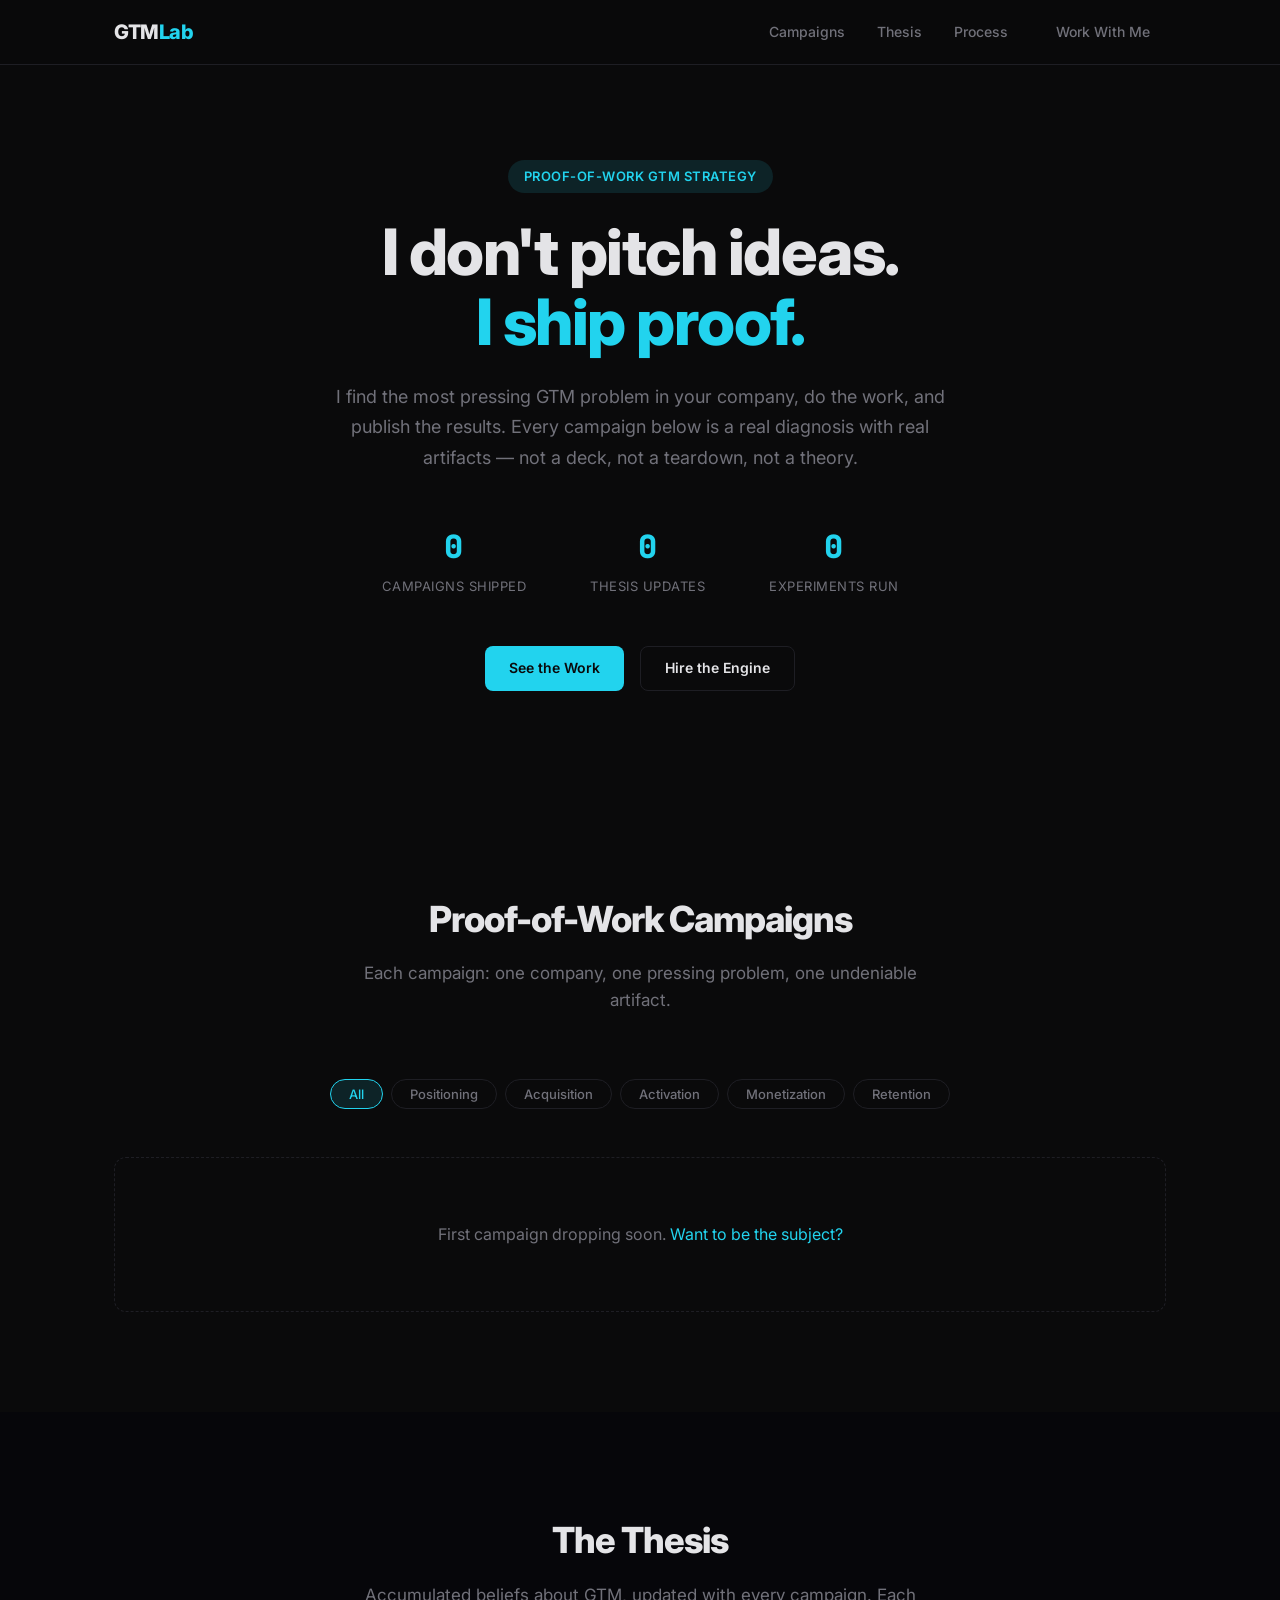
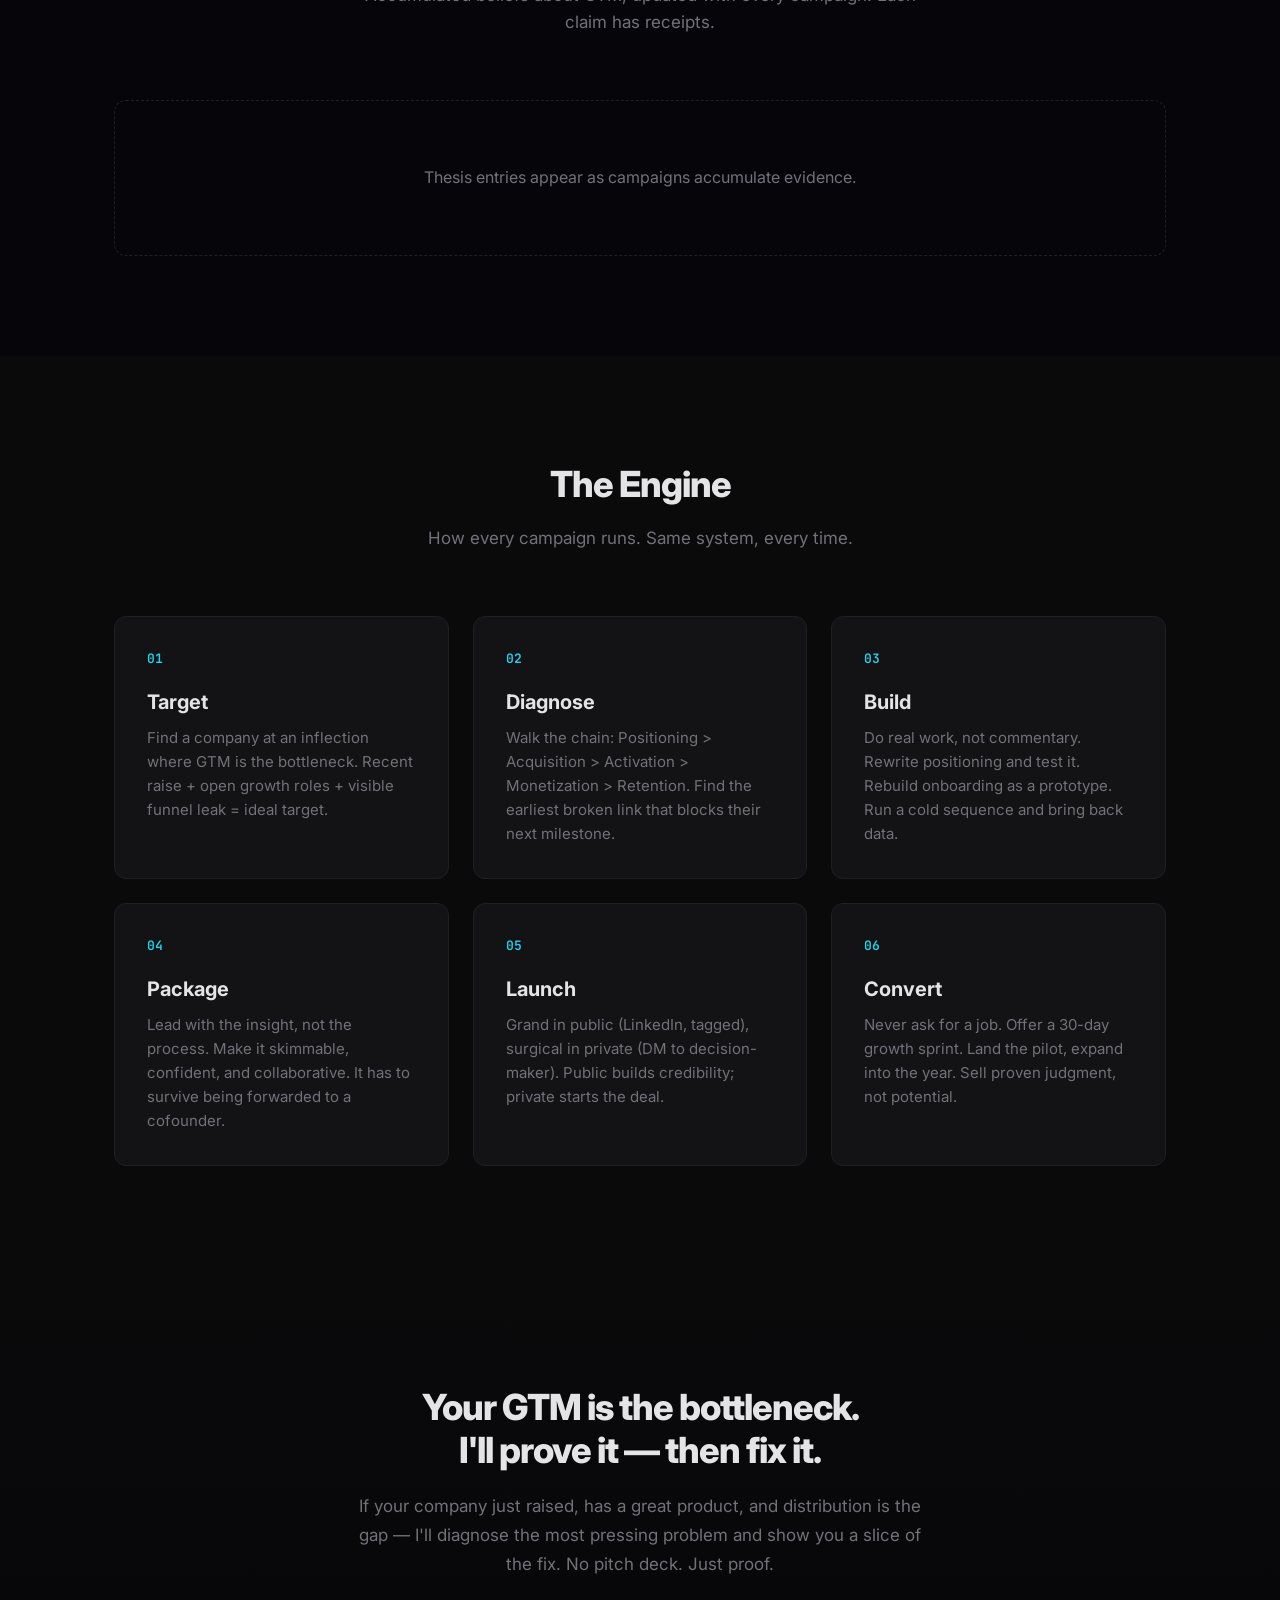
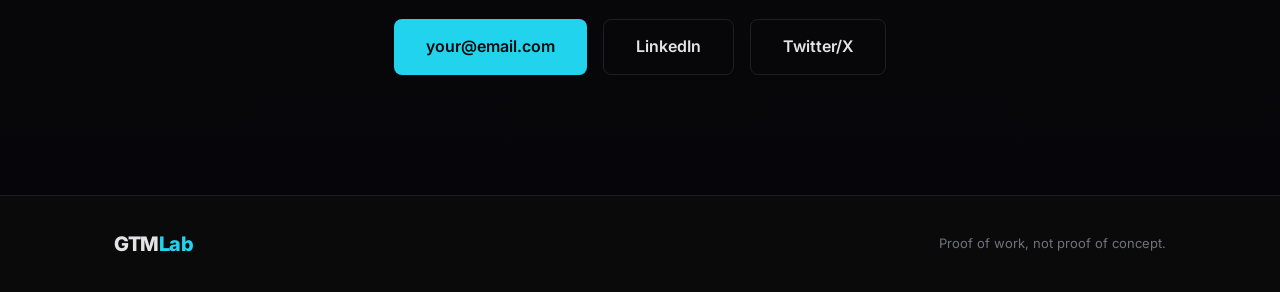
==== index.html @ ed7723aa "Initial commit: GTM Lab proof-of-work portfolio site Static site with campaign grid, thesis section," ====
<!DOCTYPE html>
<html lang="en">
<head>
    <meta charset="UTF-8">
    <meta name="viewport" content="width=device-width, initial-scale=1.0">
    <title>GTM Lab | Proof-of-Work Growth Strategy</title>
    <link href="https://fonts.googleapis.com/css2?family=Inter:wght@400;500;600;700;800&family=JetBrains+Mono:wght@400;500&display=swap" rel="stylesheet">
    <link rel="stylesheet" href="styles.css">
</head>
<body>

    <!-- Nav -->
    <nav class="nav">
        <div class="container nav-inner">
            <a href="/" class="logo">GTM<span class="logo-accent">Lab</span></a>
            <div class="nav-links">
                <a href="#campaigns">Campaigns</a>
                <a href="#thesis">Thesis</a>
                <a href="#process">Process</a>
                <a href="#contact" class="btn btn-sm">Work With Me</a>
            </div>
            <button class="mobile-toggle" aria-label="Menu">
                <span></span><span></span><span></span>
            </button>
        </div>
    </nav>

    <!-- Hero -->
    <header class="hero">
        <div class="container">
            <div class="hero-badge">Proof-of-Work GTM Strategy</div>
            <h1>I don't pitch ideas.<br><span class="text-accent">I ship proof.</span></h1>
            <p class="hero-sub">
                I find the most pressing GTM problem in your company, do the work,
                and publish the results. Every campaign below is a real diagnosis
                with real artifacts — not a deck, not a teardown, not a theory.
            </p>
            <div class="hero-stats">
                <div class="stat">
                    <span class="stat-num" id="campaign-count">0</span>
                    <span class="stat-label">Campaigns Shipped</span>
                </div>
                <div class="stat">
                    <span class="stat-num" id="thesis-count">0</span>
                    <span class="stat-label">Thesis Updates</span>
                </div>
                <div class="stat">
                    <span class="stat-num" id="experiment-count">0</span>
                    <span class="stat-label">Experiments Run</span>
                </div>
            </div>
            <div class="hero-cta">
                <a href="#campaigns" class="btn btn-primary">See the Work</a>
                <a href="#contact" class="btn btn-outline">Hire the Engine</a>
            </div>
        </div>
    </header>

    <!-- Campaigns -->
    <section id="campaigns" class="section">
        <div class="container">
            <div class="section-header">
                <h2>Proof-of-Work Campaigns</h2>
                <p>Each campaign: one company, one pressing problem, one undeniable artifact.</p>
            </div>

            <div class="filter-bar">
                <button class="filter-btn active" data-filter="all">All</button>
                <button class="filter-btn" data-filter="positioning">Positioning</button>
                <button class="filter-btn" data-filter="acquisition">Acquisition</button>
                <button class="filter-btn" data-filter="activation">Activation</button>
                <button class="filter-btn" data-filter="monetization">Monetization</button>
                <button class="filter-btn" data-filter="retention">Retention</button>
            </div>

            <div class="campaigns-grid" id="campaigns-grid">
                <!-- Campaigns loaded from data.js -->
            </div>

            <div class="empty-state" id="empty-campaigns">
                <p>First campaign dropping soon. <a href="#contact">Want to be the subject?</a></p>
            </div>
        </div>
    </section>

    <!-- Thesis -->
    <section id="thesis" class="section section-dark">
        <div class="container">
            <div class="section-header">
                <h2>The Thesis</h2>
                <p>Accumulated beliefs about GTM, updated with every campaign. Each claim has receipts.</p>
            </div>

            <div class="thesis-list" id="thesis-list">
                <!-- Thesis entries loaded from data.js -->
            </div>

            <div class="empty-state" id="empty-thesis">
                <p>Thesis entries appear as campaigns accumulate evidence.</p>
            </div>
        </div>
    </section>

    <!-- Process -->
    <section id="process" class="section">
        <div class="container">
            <div class="section-header">
                <h2>The Engine</h2>
                <p>How every campaign runs. Same system, every time.</p>
            </div>

            <div class="process-grid">
                <div class="process-step">
                    <div class="step-num">01</div>
                    <h3>Target</h3>
                    <p>Find a company at an inflection where GTM is the bottleneck. Recent raise + open growth roles + visible funnel leak = ideal target.</p>
                </div>
                <div class="process-step">
                    <div class="step-num">02</div>
                    <h3>Diagnose</h3>
                    <p>Walk the chain: Positioning > Acquisition > Activation > Monetization > Retention. Find the earliest broken link that blocks their next milestone.</p>
                </div>
                <div class="process-step">
                    <div class="step-num">03</div>
                    <h3>Build</h3>
                    <p>Do real work, not commentary. Rewrite positioning and test it. Rebuild onboarding as a prototype. Run a cold sequence and bring back data.</p>
                </div>
                <div class="process-step">
                    <div class="step-num">04</div>
                    <h3>Package</h3>
                    <p>Lead with the insight, not the process. Make it skimmable, confident, and collaborative. It has to survive being forwarded to a cofounder.</p>
                </div>
                <div class="process-step">
                    <div class="step-num">05</div>
                    <h3>Launch</h3>
                    <p>Grand in public (LinkedIn, tagged), surgical in private (DM to decision-maker). Public builds credibility; private starts the deal.</p>
                </div>
                <div class="process-step">
                    <div class="step-num">06</div>
                    <h3>Convert</h3>
                    <p>Never ask for a job. Offer a 30-day growth sprint. Land the pilot, expand into the year. Sell proven judgment, not potential.</p>
                </div>
            </div>
        </div>
    </section>

    <!-- Contact / CTA -->
    <section id="contact" class="section section-cta">
        <div class="container">
            <h2>Your GTM is the bottleneck.<br>I'll prove it — then fix it.</h2>
            <p>If your company just raised, has a great product, and distribution is the gap —
               I'll diagnose the most pressing problem and show you a slice of the fix. No pitch deck. Just proof.</p>
            <div class="contact-options">
                <a href="mailto:your@email.com" class="btn btn-primary btn-lg">your@email.com</a>
                <a href="https://linkedin.com/in/yourprofile" class="btn btn-outline btn-lg" target="_blank">LinkedIn</a>
                <a href="https://twitter.com/yourhandle" class="btn btn-outline btn-lg" target="_blank">Twitter/X</a>
            </div>
        </div>
    </section>

    <!-- Footer -->
    <footer class="footer">
        <div class="container footer-inner">
            <span class="logo">GTM<span class="logo-accent">Lab</span></span>
            <span class="footer-note">Proof of work, not proof of concept.</span>
        </div>
    </footer>

    <script src="data.js"></script>
    <script src="app.js"></script>
</body>
</html>
---- styles.css ----
/* === Base === */
:root {
    --bg: #0a0a0b;
    --bg-card: #131316;
    --bg-dark: #06060a;
    --border: #1e1e24;
    --text: #e4e4e7;
    --text-muted: #71717a;
    --accent: #22d3ee;
    --accent-dim: rgba(34, 211, 238, 0.12);
    --green: #4ade80;
    --orange: #fb923c;
    --red: #f87171;
    --radius: 8px;
    --radius-lg: 12px;
}

*, *::before, *::after {
    margin: 0;
    padding: 0;
    box-sizing: border-box;
}

html {
    scroll-behavior: smooth;
}

body {
    font-family: 'Inter', -apple-system, sans-serif;
    background: var(--bg);
    color: var(--text);
    line-height: 1.6;
    -webkit-font-smoothing: antialiased;
}

.container {
    max-width: 1100px;
    margin: 0 auto;
    padding: 0 24px;
}

a {
    color: var(--accent);
    text-decoration: none;
    transition: opacity 0.2s;
}
a:hover { opacity: 0.8; }

/* === Nav === */
.nav {
    position: fixed;
    top: 0;
    left: 0;
    right: 0;
    z-index: 100;
    background: rgba(10, 10, 11, 0.85);
    backdrop-filter: blur(16px);
    border-bottom: 1px solid var(--border);
}

.nav-inner {
    display: flex;
    align-items: center;
    justify-content: space-between;
    height: 64px;
}

.logo {
    font-weight: 800;
    font-size: 1.25rem;
    color: var(--text);
    letter-spacing: -0.5px;
}
.logo-accent { color: var(--accent); }

.nav-links {
    display: flex;
    align-items: center;
    gap: 32px;
}
.nav-links a {
    color: var(--text-muted);
    font-size: 0.875rem;
    font-weight: 500;
    transition: color 0.2s;
}
.nav-links a:hover { color: var(--text); opacity: 1; }

.mobile-toggle {
    display: none;
    background: none;
    border: none;
    cursor: pointer;
    flex-direction: column;
    gap: 5px;
}
.mobile-toggle span {
    display: block;
    width: 22px;
    height: 2px;
    background: var(--text);
    border-radius: 2px;
}

/* === Buttons === */
.btn {
    display: inline-flex;
    align-items: center;
    justify-content: center;
    padding: 10px 24px;
    border-radius: var(--radius);
    font-weight: 600;
    font-size: 0.875rem;
    border: none;
    cursor: pointer;
    transition: all 0.2s;
    text-decoration: none;
}
.btn-sm { padding: 6px 16px; font-size: 0.8125rem; }
.btn-lg { padding: 14px 32px; font-size: 1rem; }

.btn-primary {
    background: var(--accent);
    color: var(--bg);
}
.btn-primary:hover { opacity: 0.9; }

.btn-outline {
    background: transparent;
    color: var(--text);
    border: 1px solid var(--border);
}
.btn-outline:hover { border-color: var(--text-muted); }

/* === Hero === */
.hero {
    padding: 160px 0 100px;
    text-align: center;
}

.hero-badge {
    display: inline-block;
    padding: 6px 16px;
    background: var(--accent-dim);
    color: var(--accent);
    border-radius: 20px;
    font-size: 0.8125rem;
    font-weight: 600;
    letter-spacing: 0.5px;
    text-transform: uppercase;
    margin-bottom: 24px;
}

.hero h1 {
    font-size: clamp(2.5rem, 6vw, 4rem);
    font-weight: 800;
    letter-spacing: -1.5px;
    line-height: 1.1;
    margin-bottom: 24px;
}

.text-accent { color: var(--accent); }

.hero-sub {
    max-width: 640px;
    margin: 0 auto 48px;
    font-size: 1.125rem;
    color: var(--text-muted);
    line-height: 1.7;
}

.hero-stats {
    display: flex;
    justify-content: center;
    gap: 64px;
    margin-bottom: 48px;
}

.stat { text-align: center; }
.stat-num {
    display: block;
    font-size: 2rem;
    font-weight: 800;
    font-family: 'JetBrains Mono', monospace;
    color: var(--accent);
}
.stat-label {
    font-size: 0.8125rem;
    color: var(--text-muted);
    text-transform: uppercase;
    letter-spacing: 0.5px;
}

.hero-cta {
    display: flex;
    justify-content: center;
    gap: 16px;
}

/* === Sections === */
.section {
    padding: 100px 0;
}

.section-dark {
    background: var(--bg-dark);
}

.section-header {
    text-align: center;
    margin-bottom: 64px;
}
.section-header h2 {
    font-size: 2.25rem;
    font-weight: 800;
    letter-spacing: -1px;
    margin-bottom: 12px;
}
.section-header p {
    color: var(--text-muted);
    font-size: 1.0625rem;
    max-width: 560px;
    margin: 0 auto;
}

/* === Filter Bar === */
.filter-bar {
    display: flex;
    justify-content: center;
    gap: 8px;
    margin-bottom: 48px;
    flex-wrap: wrap;
}

.filter-btn {
    padding: 6px 18px;
    border-radius: 20px;
    border: 1px solid var(--border);
    background: transparent;
    color: var(--text-muted);
    font-size: 0.8125rem;
    font-weight: 500;
    cursor: pointer;
    transition: all 0.2s;
    font-family: inherit;
}
.filter-btn:hover {
    border-color: var(--text-muted);
    color: var(--text);
}
.filter-btn.active {
    background: var(--accent-dim);
    border-color: var(--accent);
    color: var(--accent);
}

/* === Campaign Cards === */
.campaigns-grid {
    display: grid;
    grid-template-columns: repeat(auto-fill, minmax(340px, 1fr));
    gap: 24px;
}

.campaign-card {
    background: var(--bg-card);
    border: 1px solid var(--border);
    border-radius: var(--radius-lg);
    padding: 32px;
    transition: border-color 0.2s, transform 0.2s;
    cursor: pointer;
    position: relative;
    overflow: hidden;
}
.campaign-card:hover {
    border-color: var(--accent);
    transform: translateY(-2px);
}

.card-tag {
    display: inline-block;
    padding: 3px 10px;
    border-radius: 12px;
    font-size: 0.6875rem;
    font-weight: 600;
    text-transform: uppercase;
    letter-spacing: 0.5px;
    margin-bottom: 16px;
}
.tag-positioning { background: rgba(34, 211, 238, 0.12); color: #22d3ee; }
.tag-acquisition { background: rgba(74, 222, 128, 0.12); color: #4ade80; }
.tag-activation { background: rgba(251, 146, 60, 0.12); color: #fb923c; }
.tag-monetization { background: rgba(168, 85, 247, 0.12); color: #a855f7; }
.tag-retention { background: rgba(248, 113, 113, 0.12); color: #f87171; }

.card-company {
    font-size: 0.8125rem;
    color: var(--text-muted);
    margin-bottom: 8px;
    font-weight: 500;
}

.card-title {
    font-size: 1.25rem;
    font-weight: 700;
    margin-bottom: 12px;
    letter-spacing: -0.3px;
    line-height: 1.3;
}

.card-diagnosis {
    font-size: 0.9375rem;
    color: var(--text-muted);
    line-height: 1.6;
    margin-bottom: 20px;
}

.card-meta {
    display: flex;
    justify-content: space-between;
    align-items: center;
    padding-top: 16px;
    border-top: 1px solid var(--border);
    font-size: 0.8125rem;
    color: var(--text-muted);
}

.card-outcome {
    font-weight: 600;
}
.outcome-win { color: var(--green); }
.outcome-learning { color: var(--orange); }
.outcome-pending { color: var(--text-muted); }

/* === Thesis === */
.thesis-list {
    max-width: 720px;
    margin: 0 auto;
    display: flex;
    flex-direction: column;
    gap: 24px;
}

.thesis-entry {
    background: var(--bg-card);
    border: 1px solid var(--border);
    border-radius: var(--radius-lg);
    padding: 28px 32px;
    border-left: 3px solid var(--accent);
}

.thesis-claim {
    font-size: 1.125rem;
    font-weight: 700;
    margin-bottom: 8px;
    letter-spacing: -0.3px;
}

.thesis-evidence {
    font-size: 0.9375rem;
    color: var(--text-muted);
    line-height: 1.6;
    margin-bottom: 12px;
}

.thesis-source {
    font-size: 0.8125rem;
    color: var(--accent);
    font-weight: 500;
}

/* === Process === */
.process-grid {
    display: grid;
    grid-template-columns: repeat(3, 1fr);
    gap: 24px;
}

.process-step {
    padding: 32px;
    border: 1px solid var(--border);
    border-radius: var(--radius-lg);
    background: var(--bg-card);
}

.step-num {
    font-family: 'JetBrains Mono', monospace;
    font-size: 0.8125rem;
    color: var(--accent);
    font-weight: 600;
    margin-bottom: 16px;
}

.process-step h3 {
    font-size: 1.25rem;
    font-weight: 700;
    margin-bottom: 8px;
}

.process-step p {
    font-size: 0.9375rem;
    color: var(--text-muted);
    line-height: 1.6;
}

/* === CTA === */
.section-cta {
    text-align: center;
    background: linear-gradient(180deg, var(--bg) 0%, var(--bg-dark) 100%);
    padding: 120px 0;
}
.section-cta h2 {
    font-size: 2.25rem;
    font-weight: 800;
    letter-spacing: -1px;
    margin-bottom: 20px;
    line-height: 1.2;
}
.section-cta p {
    color: var(--text-muted);
    font-size: 1.0625rem;
    max-width: 580px;
    margin: 0 auto 40px;
    line-height: 1.7;
}
.contact-options {
    display: flex;
    justify-content: center;
    gap: 16px;
    flex-wrap: wrap;
}

/* === Footer === */
.footer {
    padding: 32px 0;
    border-top: 1px solid var(--border);
}
.footer-inner {
    display: flex;
    justify-content: space-between;
    align-items: center;
}
.footer-note {
    color: var(--text-muted);
    font-size: 0.8125rem;
}

/* === Empty State === */
.empty-state {
    text-align: center;
    padding: 64px 24px;
    color: var(--text-muted);
    font-size: 1rem;
    border: 1px dashed var(--border);
    border-radius: var(--radius-lg);
}
.empty-state.hidden { display: none; }

/* === Campaign Detail Page === */
.campaign-detail {
    padding: 120px 0 80px;
    max-width: 760px;
    margin: 0 auto;
}

.campaign-detail .back-link {
    display: inline-flex;
    align-items: center;
    gap: 6px;
    color: var(--text-muted);
    font-size: 0.875rem;
    margin-bottom: 40px;
}

.campaign-detail h1 {
    font-size: 2.25rem;
    font-weight: 800;
    letter-spacing: -1px;
    margin-bottom: 16px;
}

.detail-meta {
    display: flex;
    gap: 24px;
    margin-bottom: 40px;
    font-size: 0.875rem;
    color: var(--text-muted);
}

.detail-body h2 {
    font-size: 1.5rem;
    font-weight: 700;
    margin: 48px 0 16px;
    letter-spacing: -0.5px;
}

.detail-body p {
    color: var(--text-muted);
    font-size: 1.0625rem;
    line-height: 1.8;
    margin-bottom: 16px;
}

.detail-body blockquote {
    border-left: 3px solid var(--accent);
    padding: 16px 24px;
    margin: 24px 0;
    background: var(--accent-dim);
    border-radius: 0 var(--radius) var(--radius) 0;
    font-style: italic;
    color: var(--text);
}

/* === Responsive === */
@media (max-width: 768px) {
    .nav-links { display: none; }
    .mobile-toggle { display: flex; }

    .hero { padding: 120px 0 80px; }
    .hero-stats { gap: 32px; }
    .hero-cta { flex-direction: column; align-items: center; }

    .campaigns-grid { grid-template-columns: 1fr; }
    .process-grid { grid-template-columns: 1fr; }

    .section { padding: 80px 0; }
    .section-header h2 { font-size: 1.75rem; }

    .contact-options { flex-direction: column; align-items: center; }
    .footer-inner { flex-direction: column; gap: 12px; }
}
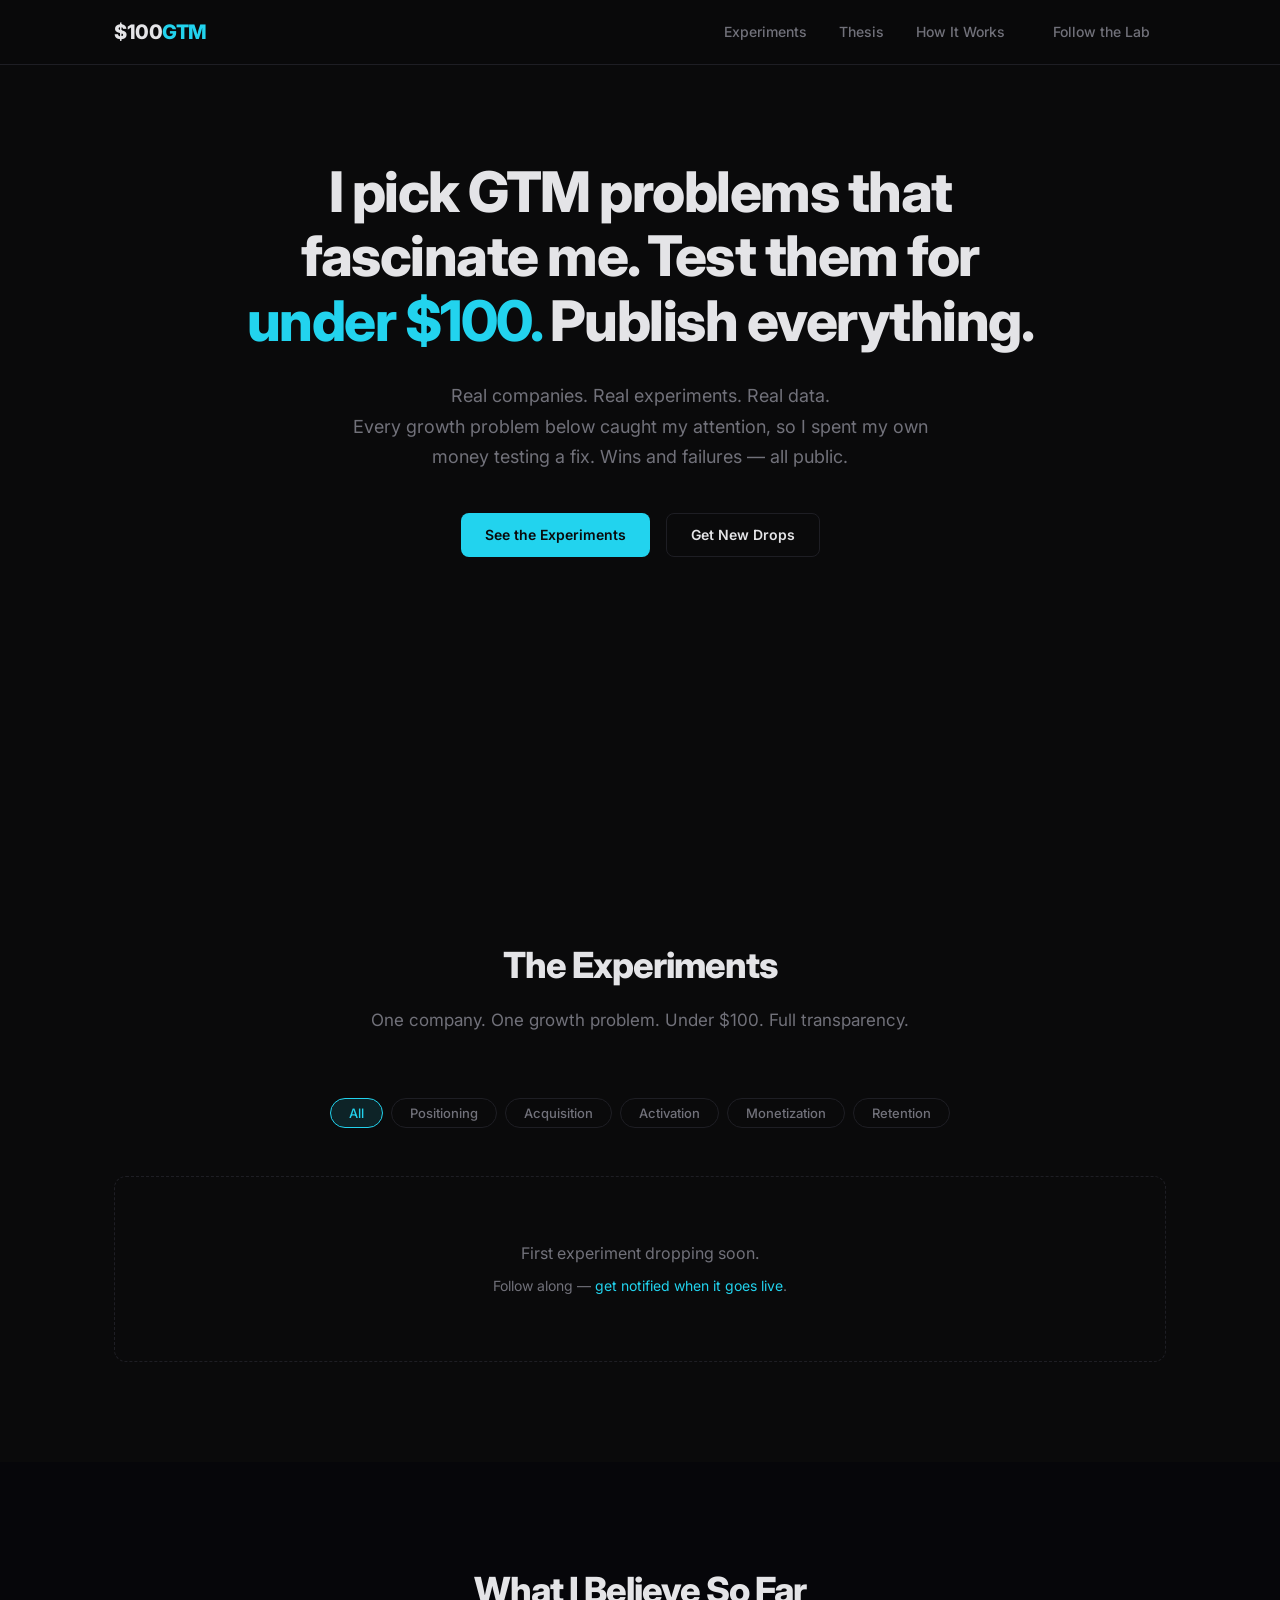
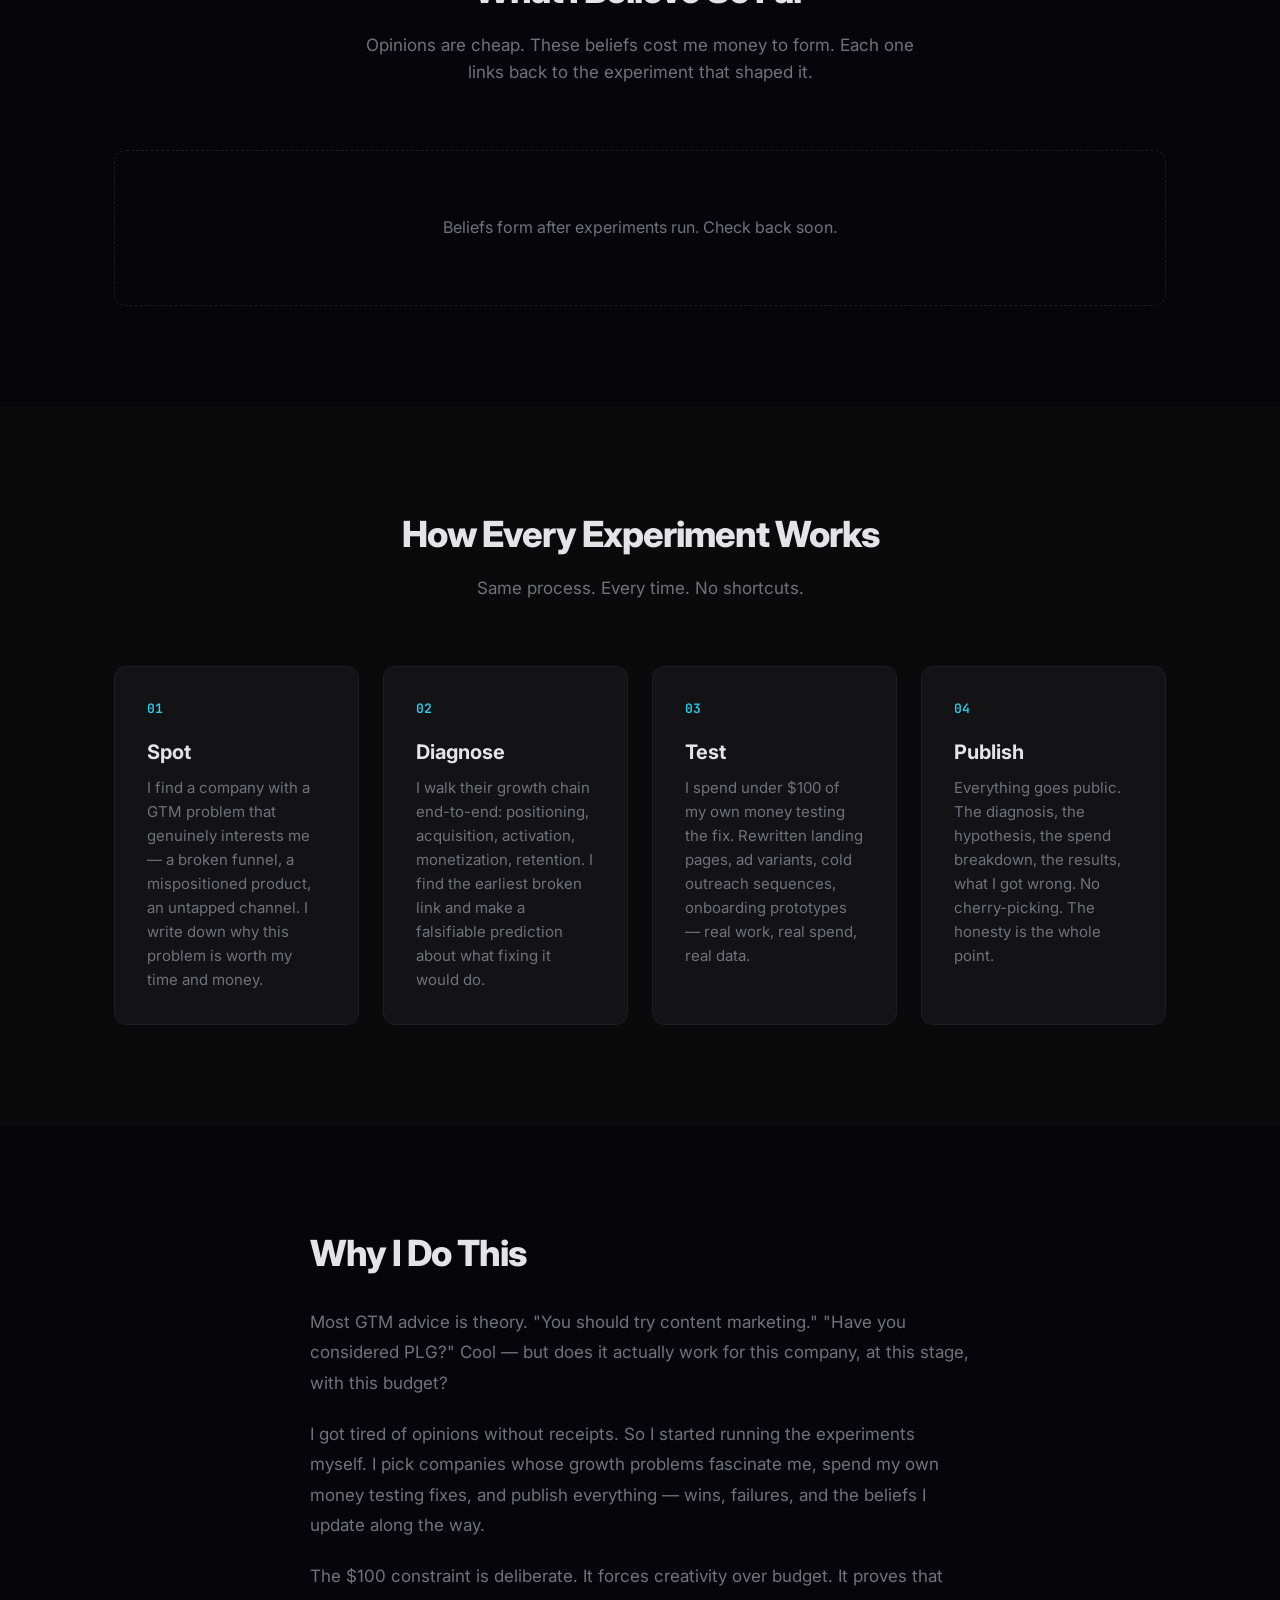
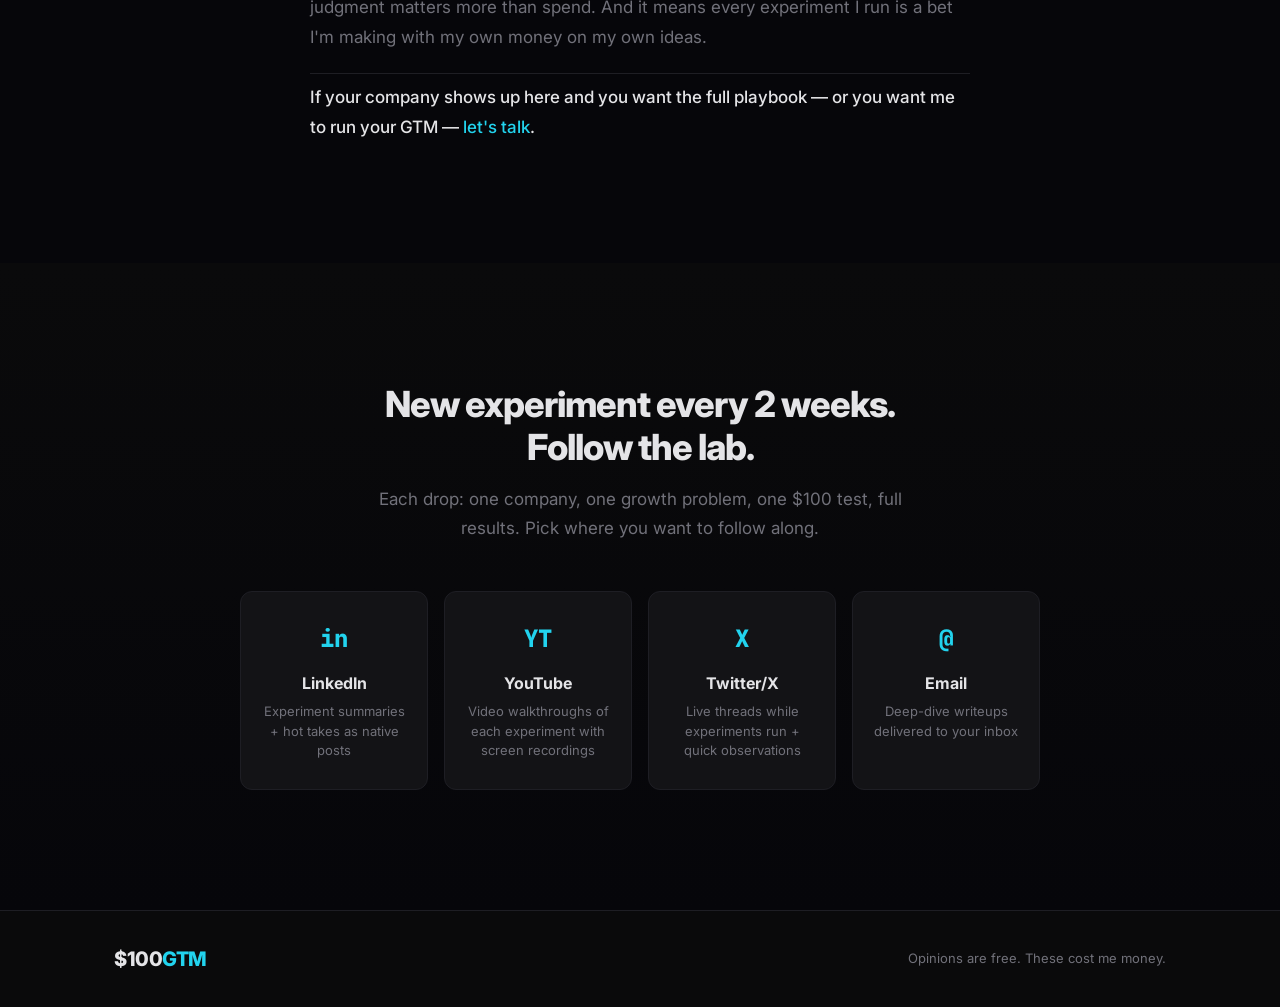
==== commit e5847b7a: "Rebrand to $100 GTM — new positioning, plan, checklist, distribution strategy - Repositioned from "G" ====
--- a/index.html
+++ b/index.html
@@ -3,7 +3,7 @@
 <head>
     <meta charset="UTF-8">
     <meta name="viewport" content="width=device-width, initial-scale=1.0">
-    <title>GTM Lab | Proof-of-Work Growth Strategy</title>
+    <title>$100 GTM Experiments | Aswath Jayavel</title>
     <link href="https://fonts.googleapis.com/css2?family=Inter:wght@400;500;600;700;800&family=JetBrains+Mono:wght@400;500&display=swap" rel="stylesheet">
     <link rel="stylesheet" href="styles.css">
 </head>
@@ -12,12 +12,12 @@
     <!-- Nav -->
     <nav class="nav">
         <div class="container nav-inner">
-            <a href="/" class="logo">GTM<span class="logo-accent">Lab</span></a>
+            <a href="/" class="logo">$100<span class="logo-accent">GTM</span></a>
             <div class="nav-links">
-                <a href="#campaigns">Campaigns</a>
+                <a href="#experiments">Experiments</a>
                 <a href="#thesis">Thesis</a>
-                <a href="#process">Process</a>
-                <a href="#contact" class="btn btn-sm">Work With Me</a>
+                <a href="#how">How It Works</a>
+                <a href="#subscribe" class="btn btn-sm">Follow the Lab</a>
             </div>
             <button class="mobile-toggle" aria-label="Menu">
                 <span></span><span></span><span></span>
@@ -28,40 +28,34 @@
     <!-- Hero -->
     <header class="hero">
         <div class="container">
-            <div class="hero-badge">Proof-of-Work GTM Strategy</div>
-            <h1>I don't pitch ideas.<br><span class="text-accent">I ship proof.</span></h1>
+            <h1>I pick GTM problems that<br>fascinate me. Test them for<br><span class="text-accent">under $100.</span> Publish everything.</h1>
             <p class="hero-sub">
-                I find the most pressing GTM problem in your company, do the work,
-                and publish the results. Every campaign below is a real diagnosis
-                with real artifacts — not a deck, not a teardown, not a theory.
+                Real companies. Real experiments. Real data.<br>
+                Every growth problem below caught my attention, so I spent
+                my own money testing a fix. Wins and failures — all public.
             </p>
-            <div class="hero-stats">
-                <div class="stat">
-                    <span class="stat-num" id="campaign-count">0</span>
-                    <span class="stat-label">Campaigns Shipped</span>
-                </div>
-                <div class="stat">
-                    <span class="stat-num" id="thesis-count">0</span>
-                    <span class="stat-label">Thesis Updates</span>
-                </div>
-                <div class="stat">
-                    <span class="stat-num" id="experiment-count">0</span>
-                    <span class="stat-label">Experiments Run</span>
-                </div>
-            </div>
             <div class="hero-cta">
-                <a href="#campaigns" class="btn btn-primary">See the Work</a>
-                <a href="#contact" class="btn btn-outline">Hire the Engine</a>
+                <a href="#experiments" class="btn btn-primary">See the Experiments</a>
+                <a href="#subscribe" class="btn btn-outline">Get New Drops</a>
             </div>
         </div>
     </header>
 
-    <!-- Campaigns -->
-    <section id="campaigns" class="section">
+    <!-- Current Experiment (shows when there's a live one) -->
+    <section id="current" class="section section-current">
+        <div class="container">
+            <div class="current-banner" id="current-experiment">
+                <!-- Rendered from data.js if a campaign has outcome: "live" -->
+            </div>
+        </div>
+    </section>
+
+    <!-- Experiments -->
+    <section id="experiments" class="section">
         <div class="container">
             <div class="section-header">
-                <h2>Proof-of-Work Campaigns</h2>
-                <p>Each campaign: one company, one pressing problem, one undeniable artifact.</p>
+                <h2>The Experiments</h2>
+                <p>One company. One growth problem. Under $100. Full transparency.</p>
             </div>
 
             <div class="filter-bar">
@@ -78,7 +72,8 @@
             </div>
 
             <div class="empty-state" id="empty-campaigns">
-                <p>First campaign dropping soon. <a href="#contact">Want to be the subject?</a></p>
+                <p>First experiment dropping soon.</p>
+                <p class="empty-sub">Follow along — <a href="#subscribe">get notified when it goes live</a>.</p>
             </div>
         </div>
     </section>
@@ -87,8 +82,8 @@
     <section id="thesis" class="section section-dark">
         <div class="container">
             <div class="section-header">
-                <h2>The Thesis</h2>
-                <p>Accumulated beliefs about GTM, updated with every campaign. Each claim has receipts.</p>
+                <h2>What I Believe So Far</h2>
+                <p>Opinions are cheap. These beliefs cost me money to form. Each one links back to the experiment that shaped it.</p>
             </div>
 
             <div class="thesis-list" id="thesis-list">
@@ -96,64 +91,100 @@
             </div>
 
             <div class="empty-state" id="empty-thesis">
-                <p>Thesis entries appear as campaigns accumulate evidence.</p>
-            </div>
-        </div>
-    </section>
-
-    <!-- Process -->
-    <section id="process" class="section">
+                <p>Beliefs form after experiments run. Check back soon.</p>
+            </div>
+        </div>
+    </section>
+
+    <!-- How It Works -->
+    <section id="how" class="section">
         <div class="container">
             <div class="section-header">
-                <h2>The Engine</h2>
-                <p>How every campaign runs. Same system, every time.</p>
+                <h2>How Every Experiment Works</h2>
+                <p>Same process. Every time. No shortcuts.</p>
             </div>
 
             <div class="process-grid">
                 <div class="process-step">
                     <div class="step-num">01</div>
-                    <h3>Target</h3>
-                    <p>Find a company at an inflection where GTM is the bottleneck. Recent raise + open growth roles + visible funnel leak = ideal target.</p>
+                    <h3>Spot</h3>
+                    <p>I find a company with a GTM problem that genuinely interests me — a broken funnel, a mispositioned product, an untapped channel. I write down why this problem is worth my time and money.</p>
                 </div>
                 <div class="process-step">
                     <div class="step-num">02</div>
                     <h3>Diagnose</h3>
-                    <p>Walk the chain: Positioning > Acquisition > Activation > Monetization > Retention. Find the earliest broken link that blocks their next milestone.</p>
+                    <p>I walk their growth chain end-to-end: positioning, acquisition, activation, monetization, retention. I find the earliest broken link and make a falsifiable prediction about what fixing it would do.</p>
                 </div>
                 <div class="process-step">
                     <div class="step-num">03</div>
-                    <h3>Build</h3>
-                    <p>Do real work, not commentary. Rewrite positioning and test it. Rebuild onboarding as a prototype. Run a cold sequence and bring back data.</p>
+                    <h3>Test</h3>
+                    <p>I spend under $100 of my own money testing the fix. Rewritten landing pages, ad variants, cold outreach sequences, onboarding prototypes — real work, real spend, real data.</p>
                 </div>
                 <div class="process-step">
                     <div class="step-num">04</div>
-                    <h3>Package</h3>
-                    <p>Lead with the insight, not the process. Make it skimmable, confident, and collaborative. It has to survive being forwarded to a cofounder.</p>
-                </div>
-                <div class="process-step">
-                    <div class="step-num">05</div>
-                    <h3>Launch</h3>
-                    <p>Grand in public (LinkedIn, tagged), surgical in private (DM to decision-maker). Public builds credibility; private starts the deal.</p>
-                </div>
-                <div class="process-step">
-                    <div class="step-num">06</div>
-                    <h3>Convert</h3>
-                    <p>Never ask for a job. Offer a 30-day growth sprint. Land the pilot, expand into the year. Sell proven judgment, not potential.</p>
-                </div>
-            </div>
-        </div>
-    </section>
-
-    <!-- Contact / CTA -->
-    <section id="contact" class="section section-cta">
-        <div class="container">
-            <h2>Your GTM is the bottleneck.<br>I'll prove it — then fix it.</h2>
-            <p>If your company just raised, has a great product, and distribution is the gap —
-               I'll diagnose the most pressing problem and show you a slice of the fix. No pitch deck. Just proof.</p>
-            <div class="contact-options">
-                <a href="mailto:your@email.com" class="btn btn-primary btn-lg">your@email.com</a>
-                <a href="https://linkedin.com/in/yourprofile" class="btn btn-outline btn-lg" target="_blank">LinkedIn</a>
-                <a href="https://twitter.com/yourhandle" class="btn btn-outline btn-lg" target="_blank">Twitter/X</a>
+                    <h3>Publish</h3>
+                    <p>Everything goes public. The diagnosis, the hypothesis, the spend breakdown, the results, what I got wrong. No cherry-picking. The honesty is the whole point.</p>
+                </div>
+            </div>
+        </div>
+    </section>
+
+    <!-- About -->
+    <section id="about" class="section section-dark">
+        <div class="container">
+            <div class="about-content">
+                <h2>Why I Do This</h2>
+                <p>
+                    Most GTM advice is theory. "You should try content marketing."
+                    "Have you considered PLG?" Cool — but does it actually work for
+                    this company, at this stage, with this budget?
+                </p>
+                <p>
+                    I got tired of opinions without receipts. So I started running
+                    the experiments myself. I pick companies whose growth problems
+                    fascinate me, spend my own money testing fixes, and publish
+                    everything — wins, failures, and the beliefs I update along the way.
+                </p>
+                <p>
+                    The $100 constraint is deliberate. It forces creativity over budget.
+                    It proves that judgment matters more than spend. And it means every
+                    experiment I run is a bet I'm making with my own money on my own ideas.
+                </p>
+                <p class="about-cta-text">
+                    If your company shows up here and you want the full playbook —
+                    or you want me to run your GTM — <a href="mailto:aswathofficial1505@gmail.com">let's talk</a>.
+                </p>
+            </div>
+        </div>
+    </section>
+
+    <!-- Subscribe / Follow -->
+    <section id="subscribe" class="section section-cta">
+        <div class="container">
+            <h2>New experiment every 2 weeks.<br>Follow the lab.</h2>
+            <p>Each drop: one company, one growth problem, one $100 test, full results.
+               Pick where you want to follow along.</p>
+            <div class="channel-grid">
+                <a href="https://linkedin.com/in/yourprofile" target="_blank" class="channel-card">
+                    <div class="channel-icon">in</div>
+                    <div class="channel-name">LinkedIn</div>
+                    <div class="channel-desc">Experiment summaries + hot takes as native posts</div>
+                </a>
+                <a href="https://youtube.com/@yourhandle" target="_blank" class="channel-card">
+                    <div class="channel-icon">YT</div>
+                    <div class="channel-name">YouTube</div>
+                    <div class="channel-desc">Video walkthroughs of each experiment with screen recordings</div>
+                </a>
+                <a href="https://twitter.com/yourhandle" target="_blank" class="channel-card">
+                    <div class="channel-icon">X</div>
+                    <div class="channel-name">Twitter/X</div>
+                    <div class="channel-desc">Live threads while experiments run + quick observations</div>
+                </a>
+                <a href="mailto:aswathofficial1505@gmail.com" class="channel-card">
+                    <div class="channel-icon">@</div>
+                    <div class="channel-name">Email</div>
+                    <div class="channel-desc">Deep-dive writeups delivered to your inbox</div>
+                </a>
             </div>
         </div>
     </section>
@@ -161,8 +192,8 @@
     <!-- Footer -->
     <footer class="footer">
         <div class="container footer-inner">
-            <span class="logo">GTM<span class="logo-accent">Lab</span></span>
-            <span class="footer-note">Proof of work, not proof of concept.</span>
+            <span class="logo">$100<span class="logo-accent">GTM</span></span>
+            <span class="footer-note">Opinions are free. These cost me money.</span>
         </div>
     </footer>
 
--- a/styles.css
+++ b/styles.css
@@ -11,6 +11,7 @@
     --green: #4ade80;
     --orange: #fb923c;
     --red: #f87171;
+    --purple: #a855f7;
     --radius: 8px;
     --radius-lg: 12px;
 }
@@ -21,9 +22,7 @@
     box-sizing: border-box;
 }
 
-html {
-    scroll-behavior: smooth;
-}
+html { scroll-behavior: smooth; }
 
 body {
     font-family: 'Inter', -apple-system, sans-serif;
@@ -134,61 +133,26 @@
 
 /* === Hero === */
 .hero {
-    padding: 160px 0 100px;
+    padding: 160px 0 80px;
     text-align: center;
 }
 
-.hero-badge {
-    display: inline-block;
-    padding: 6px 16px;
-    background: var(--accent-dim);
-    color: var(--accent);
-    border-radius: 20px;
-    font-size: 0.8125rem;
-    font-weight: 600;
-    letter-spacing: 0.5px;
-    text-transform: uppercase;
-    margin-bottom: 24px;
-}
-
 .hero h1 {
-    font-size: clamp(2.5rem, 6vw, 4rem);
+    font-size: clamp(2.25rem, 5.5vw, 3.5rem);
     font-weight: 800;
     letter-spacing: -1.5px;
-    line-height: 1.1;
-    margin-bottom: 24px;
+    line-height: 1.15;
+    margin-bottom: 28px;
 }
 
 .text-accent { color: var(--accent); }
 
 .hero-sub {
-    max-width: 640px;
-    margin: 0 auto 48px;
+    max-width: 580px;
+    margin: 0 auto 40px;
     font-size: 1.125rem;
     color: var(--text-muted);
     line-height: 1.7;
-}
-
-.hero-stats {
-    display: flex;
-    justify-content: center;
-    gap: 64px;
-    margin-bottom: 48px;
-}
-
-.stat { text-align: center; }
-.stat-num {
-    display: block;
-    font-size: 2rem;
-    font-weight: 800;
-    font-family: 'JetBrains Mono', monospace;
-    color: var(--accent);
-}
-.stat-label {
-    font-size: 0.8125rem;
-    color: var(--text-muted);
-    text-transform: uppercase;
-    letter-spacing: 0.5px;
 }
 
 .hero-cta {
@@ -197,14 +161,64 @@
     gap: 16px;
 }
 
+/* === Current Experiment Banner === */
+.section-current {
+    padding: 0 0 40px;
+}
+
+.current-banner {
+    background: linear-gradient(135deg, rgba(34, 211, 238, 0.08) 0%, rgba(168, 85, 247, 0.08) 100%);
+    border: 1px solid rgba(34, 211, 238, 0.25);
+    border-radius: var(--radius-lg);
+    padding: 32px 40px;
+    display: flex;
+    align-items: center;
+    justify-content: space-between;
+    gap: 32px;
+}
+.current-banner.hidden { display: none; }
+
+.current-label {
+    display: inline-flex;
+    align-items: center;
+    gap: 8px;
+    font-size: 0.75rem;
+    font-weight: 700;
+    text-transform: uppercase;
+    letter-spacing: 1px;
+    color: var(--accent);
+    margin-bottom: 12px;
+}
+
+.current-dot {
+    width: 8px;
+    height: 8px;
+    border-radius: 50%;
+    background: var(--accent);
+    animation: pulse 2s infinite;
+}
+
+@keyframes pulse {
+    0%, 100% { opacity: 1; }
+    50% { opacity: 0.3; }
+}
+
+.current-info h3 {
+    font-size: 1.25rem;
+    font-weight: 700;
+    margin-bottom: 4px;
+}
+
+.current-info p {
+    color: var(--text-muted);
+    font-size: 0.9375rem;
+}
+
+.current-action .btn { white-space: nowrap; }
+
 /* === Sections === */
-.section {
-    padding: 100px 0;
-}
-
-.section-dark {
-    background: var(--bg-dark);
-}
+.section { padding: 100px 0; }
+.section-dark { background: var(--bg-dark); }
 
 .section-header {
     text-align: center;
@@ -324,11 +338,16 @@
     color: var(--text-muted);
 }
 
-.card-outcome {
+.card-spend {
+    font-family: 'JetBrains Mono', monospace;
     font-weight: 600;
-}
+    color: var(--accent);
+}
+
+.card-outcome { font-weight: 600; }
 .outcome-win { color: var(--green); }
 .outcome-learning { color: var(--orange); }
+.outcome-live { color: var(--accent); }
 .outcome-pending { color: var(--text-muted); }
 
 /* === Thesis === */
@@ -371,7 +390,7 @@
 /* === Process === */
 .process-grid {
     display: grid;
-    grid-template-columns: repeat(3, 1fr);
+    grid-template-columns: repeat(4, 1fr);
     gap: 24px;
 }
 
@@ -402,7 +421,34 @@
     line-height: 1.6;
 }
 
-/* === CTA === */
+/* === About === */
+.about-content {
+    max-width: 660px;
+    margin: 0 auto;
+}
+
+.about-content h2 {
+    font-size: 2.25rem;
+    font-weight: 800;
+    letter-spacing: -1px;
+    margin-bottom: 24px;
+}
+
+.about-content p {
+    color: var(--text-muted);
+    font-size: 1.0625rem;
+    line-height: 1.8;
+    margin-bottom: 20px;
+}
+
+.about-cta-text {
+    color: var(--text) !important;
+    font-weight: 500;
+    padding-top: 8px;
+    border-top: 1px solid var(--border);
+}
+
+/* === Channel Grid (Subscribe) === */
 .section-cta {
     text-align: center;
     background: linear-gradient(180deg, var(--bg) 0%, var(--bg-dark) 100%);
@@ -412,21 +458,58 @@
     font-size: 2.25rem;
     font-weight: 800;
     letter-spacing: -1px;
-    margin-bottom: 20px;
+    margin-bottom: 16px;
     line-height: 1.2;
 }
-.section-cta p {
+.section-cta > .container > p {
     color: var(--text-muted);
     font-size: 1.0625rem;
-    max-width: 580px;
-    margin: 0 auto 40px;
+    max-width: 540px;
+    margin: 0 auto 48px;
     line-height: 1.7;
 }
-.contact-options {
-    display: flex;
-    justify-content: center;
+
+.channel-grid {
+    display: grid;
+    grid-template-columns: repeat(4, 1fr);
     gap: 16px;
-    flex-wrap: wrap;
+    max-width: 800px;
+    margin: 0 auto;
+}
+
+.channel-card {
+    background: var(--bg-card);
+    border: 1px solid var(--border);
+    border-radius: var(--radius-lg);
+    padding: 28px 20px;
+    text-align: center;
+    transition: border-color 0.2s, transform 0.2s;
+    color: var(--text);
+}
+.channel-card:hover {
+    border-color: var(--accent);
+    transform: translateY(-2px);
+    opacity: 1;
+}
+
+.channel-icon {
+    font-family: 'JetBrains Mono', monospace;
+    font-size: 1.5rem;
+    font-weight: 800;
+    color: var(--accent);
+    margin-bottom: 12px;
+}
+
+.channel-name {
+    font-weight: 700;
+    font-size: 1rem;
+    margin-bottom: 6px;
+}
+
+.channel-desc {
+    font-size: 0.8125rem;
+    color: var(--text-muted);
+    line-height: 1.5;
 }
 
 /* === Footer === */
@@ -454,6 +537,10 @@
     border-radius: var(--radius-lg);
 }
 .empty-state.hidden { display: none; }
+.empty-sub {
+    margin-top: 8px;
+    font-size: 0.875rem;
+}
 
 /* === Campaign Detail Page === */
 .campaign-detail {
@@ -484,6 +571,7 @@
     margin-bottom: 40px;
     font-size: 0.875rem;
     color: var(--text-muted);
+    flex-wrap: wrap;
 }
 
 .detail-body h2 {
@@ -491,6 +579,10 @@
     font-weight: 700;
     margin: 48px 0 16px;
     letter-spacing: -0.5px;
+}
+
+.detail-body h2:first-child {
+    margin-top: 0;
 }
 
 .detail-body p {
@@ -510,21 +602,51 @@
     color: var(--text);
 }
 
+.detail-body ul, .detail-body ol {
+    color: var(--text-muted);
+    font-size: 1.0625rem;
+    line-height: 1.8;
+    margin: 0 0 16px 24px;
+}
+
+.detail-body li {
+    margin-bottom: 8px;
+}
+
+.spend-badge {
+    display: inline-flex;
+    align-items: center;
+    gap: 6px;
+    padding: 6px 14px;
+    background: var(--accent-dim);
+    border: 1px solid rgba(34, 211, 238, 0.25);
+    border-radius: 20px;
+    font-family: 'JetBrains Mono', monospace;
+    font-size: 0.875rem;
+    font-weight: 600;
+    color: var(--accent);
+}
+
 /* === Responsive === */
 @media (max-width: 768px) {
     .nav-links { display: none; }
     .mobile-toggle { display: flex; }
 
-    .hero { padding: 120px 0 80px; }
-    .hero-stats { gap: 32px; }
+    .hero { padding: 120px 0 60px; }
     .hero-cta { flex-direction: column; align-items: center; }
+
+    .current-banner { flex-direction: column; text-align: center; }
 
     .campaigns-grid { grid-template-columns: 1fr; }
     .process-grid { grid-template-columns: 1fr; }
+    .channel-grid { grid-template-columns: repeat(2, 1fr); }
 
     .section { padding: 80px 0; }
     .section-header h2 { font-size: 1.75rem; }
 
-    .contact-options { flex-direction: column; align-items: center; }
     .footer-inner { flex-direction: column; gap: 12px; }
 }
+
+@media (max-width: 480px) {
+    .channel-grid { grid-template-columns: 1fr; }
+}
